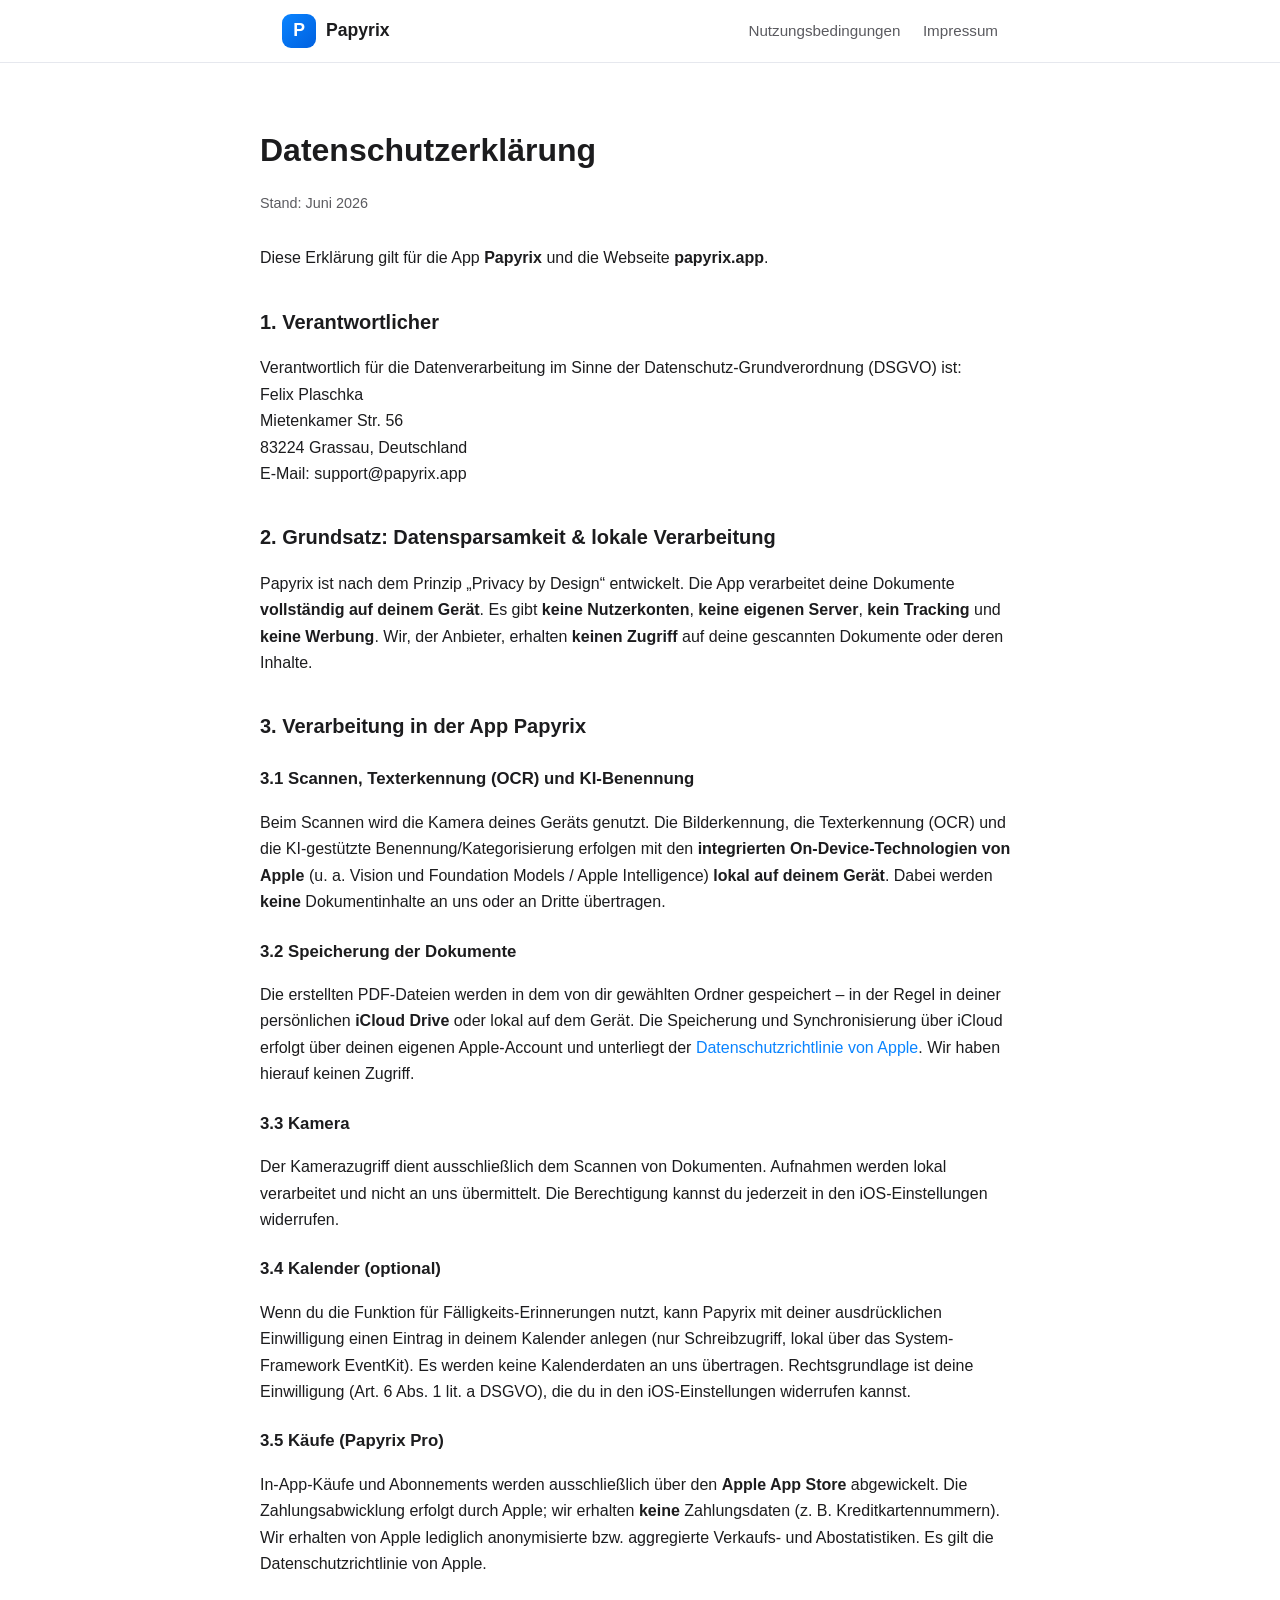
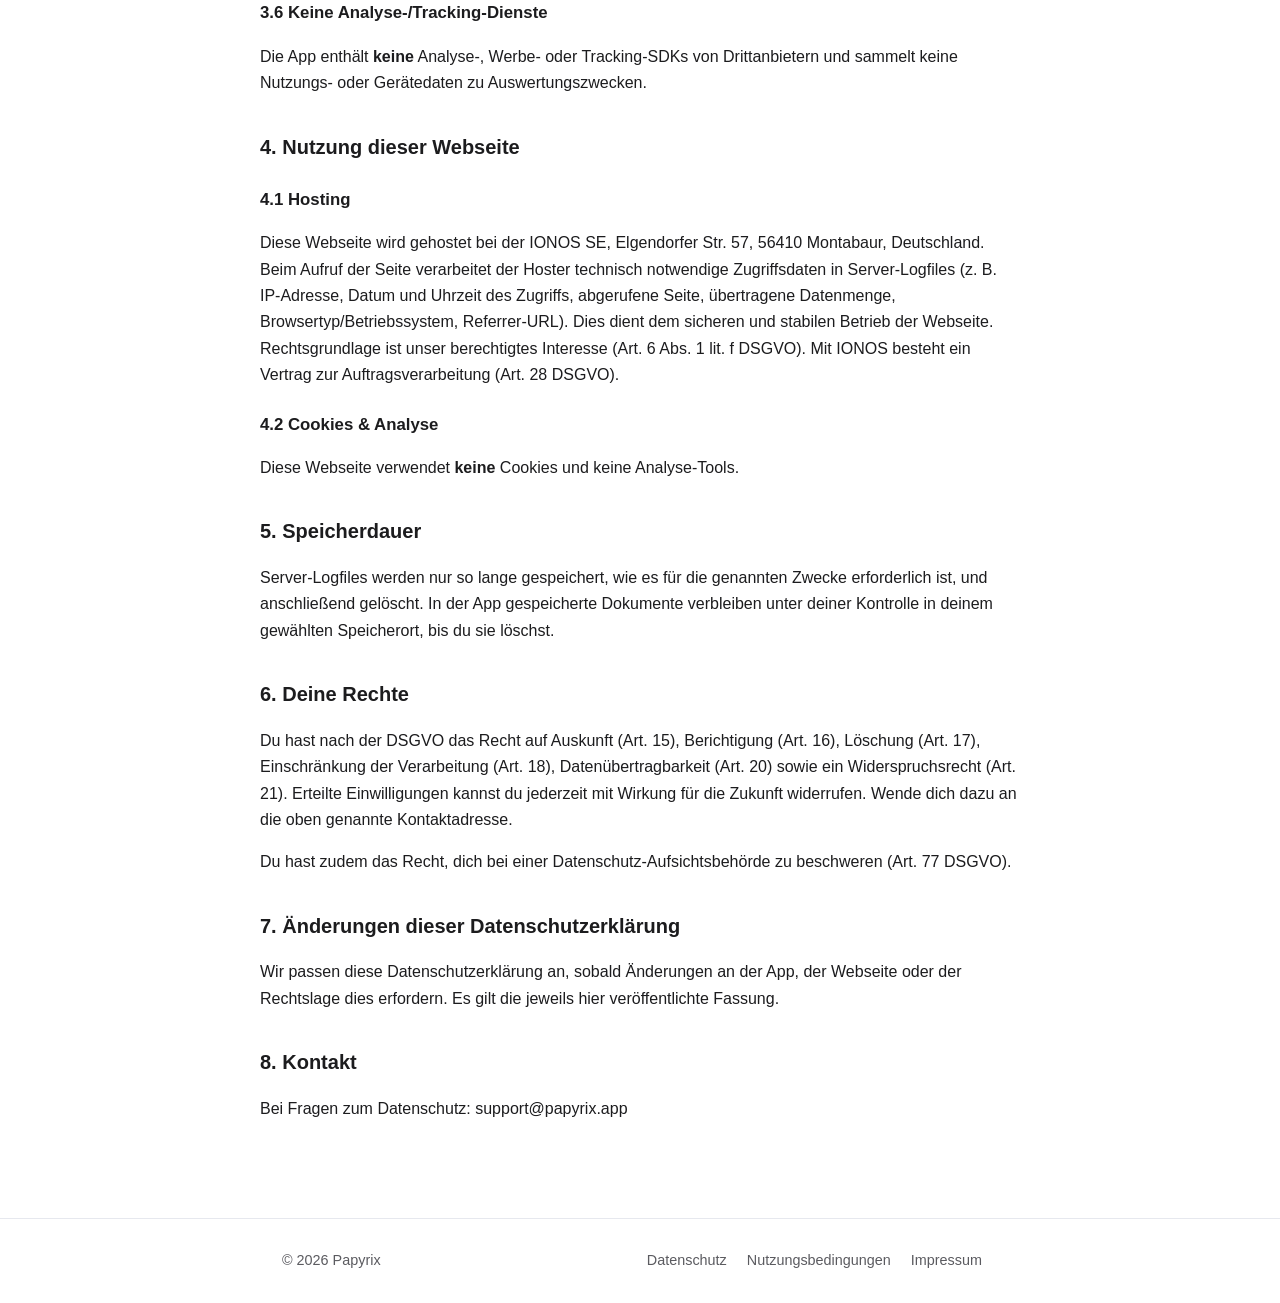
==== datenschutz.html @ af7458a2 "Papyrix Website (Landingpage + Recht)" ====
<!DOCTYPE html>
<html lang="de">
<head>
<meta charset="UTF-8">
<meta name="viewport" content="width=device-width, initial-scale=1">
<title>Datenschutzerklärung – Papyrix</title>
<link rel="stylesheet" href="styles.css">
</head>
<body>
<header class="site">
  <div class="wrap nav">
    <a class="brand" href="index.html"><span class="logo">P</span> Papyrix</a>
    <nav>
      <a class="link" href="nutzungsbedingungen.html">Nutzungsbedingungen</a>
      <a class="link" href="impressum.html">Impressum</a>
    </nav>
  </div>
</header>

<main class="wrap legal">
  <h1>Datenschutzerklärung</h1>
  <p class="updated">Stand: Juni 2026</p>

  <p>Diese Erklärung gilt für die App <strong>Papyrix</strong> und die Webseite <strong>papyrix.app</strong>.</p>

  <h2>1. Verantwortlicher</h2>
  <p>
    Verantwortlich für die Datenverarbeitung im Sinne der Datenschutz-Grundverordnung (DSGVO) ist:<br>
    Felix Plaschka<br>
    Mietenkamer Str. 56<br>
    83224 Grassau, Deutschland<br>
    E-Mail: support@papyrix.app
  </p>

  <h2>2. Grundsatz: Datensparsamkeit &amp; lokale Verarbeitung</h2>
  <p>Papyrix ist nach dem Prinzip „Privacy by Design“ entwickelt. Die App verarbeitet deine Dokumente <strong>vollständig auf deinem Gerät</strong>. Es gibt <strong>keine Nutzerkonten</strong>, <strong>keine eigenen Server</strong>, <strong>kein Tracking</strong> und <strong>keine Werbung</strong>. Wir, der Anbieter, erhalten <strong>keinen Zugriff</strong> auf deine gescannten Dokumente oder deren Inhalte.</p>

  <h2>3. Verarbeitung in der App Papyrix</h2>

  <h3>3.1 Scannen, Texterkennung (OCR) und KI-Benennung</h3>
  <p>Beim Scannen wird die Kamera deines Geräts genutzt. Die Bilderkennung, die Texterkennung (OCR) und die KI-gestützte Benennung/Kategorisierung erfolgen mit den <strong>integrierten On-Device-Technologien von Apple</strong> (u. a. Vision und Foundation Models / Apple Intelligence) <strong>lokal auf deinem Gerät</strong>. Dabei werden <strong>keine</strong> Dokument­inhalte an uns oder an Dritte übertragen.</p>

  <h3>3.2 Speicherung der Dokumente</h3>
  <p>Die erstellten PDF-Dateien werden in dem von dir gewählten Ordner gespeichert – in der Regel in deiner persönlichen <strong>iCloud Drive</strong> oder lokal auf dem Gerät. Die Speicherung und Synchronisierung über iCloud erfolgt über deinen eigenen Apple-Account und unterliegt der <a href="https://www.apple.com/legal/privacy/" target="_blank" rel="noopener">Datenschutzrichtlinie von Apple</a>. Wir haben hierauf keinen Zugriff.</p>

  <h3>3.3 Kamera</h3>
  <p>Der Kamerazugriff dient ausschließlich dem Scannen von Dokumenten. Aufnahmen werden lokal verarbeitet und nicht an uns übermittelt. Die Berechtigung kannst du jederzeit in den iOS-Einstellungen widerrufen.</p>

  <h3>3.4 Kalender (optional)</h3>
  <p>Wenn du die Funktion für Fälligkeits-Erinnerungen nutzt, kann Papyrix mit deiner ausdrücklichen Einwilligung einen Eintrag in deinem Kalender anlegen (nur Schreibzugriff, lokal über das System-Framework EventKit). Es werden keine Kalenderdaten an uns übertragen. Rechtsgrundlage ist deine Einwilligung (Art. 6 Abs. 1 lit. a DSGVO), die du in den iOS-Einstellungen widerrufen kannst.</p>

  <h3>3.5 Käufe (Papyrix Pro)</h3>
  <p>In-App-Käufe und Abonnements werden ausschließlich über den <strong>Apple App Store</strong> abgewickelt. Die Zahlungsabwicklung erfolgt durch Apple; wir erhalten <strong>keine</strong> Zahlungsdaten (z. B. Kreditkartennummern). Wir erhalten von Apple lediglich anonymisierte bzw. aggregierte Verkaufs- und Abostatistiken. Es gilt die Datenschutzrichtlinie von Apple.</p>

  <h3>3.6 Keine Analyse-/Tracking-Dienste</h3>
  <p>Die App enthält <strong>keine</strong> Analyse-, Werbe- oder Tracking-SDKs von Drittanbietern und sammelt keine Nutzungs- oder Gerätedaten zu Auswertungszwecken.</p>

  <h2>4. Nutzung dieser Webseite</h2>

  <h3>4.1 Hosting</h3>
  <p>Diese Webseite wird gehostet bei der IONOS SE, Elgendorfer Str. 57, 56410 Montabaur, Deutschland. Beim Aufruf der Seite verarbeitet der Hoster technisch notwendige Zugriffsdaten in Server-Logfiles (z. B. IP-Adresse, Datum und Uhrzeit des Zugriffs, abgerufene Seite, übertragene Datenmenge, Browsertyp/Betriebssystem, Referrer-URL). Dies dient dem sicheren und stabilen Betrieb der Webseite. Rechtsgrundlage ist unser berechtigtes Interesse (Art. 6 Abs. 1 lit. f DSGVO). Mit IONOS besteht ein Vertrag zur Auftragsverarbeitung (Art. 28 DSGVO).</p>

  <h3>4.2 Cookies &amp; Analyse</h3>
  <p>Diese Webseite verwendet <strong>keine</strong> Cookies und keine Analyse-Tools.</p>

  <h2>5. Speicherdauer</h2>
  <p>Server-Logfiles werden nur so lange gespeichert, wie es für die genannten Zwecke erforderlich ist, und anschließend gelöscht. In der App gespeicherte Dokumente verbleiben unter deiner Kontrolle in deinem gewählten Speicherort, bis du sie löschst.</p>

  <h2>6. Deine Rechte</h2>
  <p>Du hast nach der DSGVO das Recht auf Auskunft (Art. 15), Berichtigung (Art. 16), Löschung (Art. 17), Einschränkung der Verarbeitung (Art. 18), Datenübertragbarkeit (Art. 20) sowie ein Widerspruchsrecht (Art. 21). Erteilte Einwilligungen kannst du jederzeit mit Wirkung für die Zukunft widerrufen. Wende dich dazu an die oben genannte Kontaktadresse.</p>
  <p>Du hast zudem das Recht, dich bei einer Datenschutz-Aufsichtsbehörde zu beschweren (Art. 77 DSGVO).</p>

  <h2>7. Änderungen dieser Datenschutzerklärung</h2>
  <p>Wir passen diese Datenschutzerklärung an, sobald Änderungen an der App, der Webseite oder der Rechtslage dies erfordern. Es gilt die jeweils hier veröffentlichte Fassung.</p>

  <h2>8. Kontakt</h2>
  <p>Bei Fragen zum Datenschutz: support@papyrix.app</p>
</main>

<footer class="site">
  <div class="wrap row">
    <span>© <span id="year"></span> Papyrix</span>
    <span>
      <a href="datenschutz.html">Datenschutz</a>
      <a href="nutzungsbedingungen.html">Nutzungsbedingungen</a>
      <a href="impressum.html">Impressum</a>
    </span>
  </div>
</footer>
<script>document.getElementById('year').textContent = new Date().getFullYear();</script>
</body>
</html>
---- styles.css ----
:root {
  --accent: #0A84FF;
  --accent-dark: #0060df;
  --bg: #ffffff;
  --bg-soft: #f5f7fb;
  --text: #1c1c1e;
  --text-soft: #5b5b60;
  --card: #ffffff;
  --border: #e6e8ee;
  --radius: 18px;
  --maxw: 760px;
}

@media (prefers-color-scheme: dark) {
  :root {
    --bg: #0c0c0f;
    --bg-soft: #15151a;
    --text: #f2f2f7;
    --text-soft: #a1a1aa;
    --card: #17171c;
    --border: #2a2a31;
  }
}

* { box-sizing: border-box; }

html { scroll-behavior: smooth; }

body {
  margin: 0;
  font-family: -apple-system, BlinkMacSystemFont, "Segoe UI", Roboto, Helvetica, Arial, sans-serif;
  color: var(--text);
  background: var(--bg);
  line-height: 1.65;
  -webkit-font-smoothing: antialiased;
}

a { color: var(--accent); text-decoration: none; }
a:hover { text-decoration: underline; }

.wrap { max-width: var(--maxw); margin: 0 auto; padding: 0 22px; }

/* Header */
header.site {
  position: sticky; top: 0; z-index: 10;
  backdrop-filter: saturate(180%) blur(14px);
  background: color-mix(in srgb, var(--bg) 80%, transparent);
  border-bottom: 1px solid var(--border);
}
.nav { display: flex; align-items: center; justify-content: space-between; height: 62px; }
.brand { display: flex; align-items: center; gap: 10px; font-weight: 700; font-size: 1.1rem; color: var(--text); }
.logo {
  width: 34px; height: 34px; border-radius: 9px;
  background: linear-gradient(135deg, var(--accent), var(--accent-dark));
  display: grid; place-items: center; color: #fff; font-weight: 800;
}
.nav a.link { color: var(--text-soft); margin-left: 18px; font-size: .95rem; }

/* Hero */
.hero { text-align: center; padding: 86px 0 56px; }
.hero .logo-lg {
  width: 96px; height: 96px; border-radius: 24px; margin: 0 auto 26px;
  background: linear-gradient(135deg, var(--accent), var(--accent-dark));
  display: grid; place-items: center; color: #fff; font-weight: 800; font-size: 52px;
  box-shadow: 0 18px 40px rgba(10,132,255,.35);
}
.hero h1 { font-size: 2.6rem; margin: 0 0 12px; letter-spacing: -.02em; }
.hero .tag { color: var(--accent); font-weight: 600; letter-spacing: .04em; text-transform: uppercase; font-size: .85rem; }
.hero p.lead { color: var(--text-soft); font-size: 1.18rem; max-width: 560px; margin: 14px auto 30px; }

.btn {
  display: inline-block; background: var(--accent); color: #fff;
  padding: 13px 26px; border-radius: 999px; font-weight: 600;
}
.btn:hover { background: var(--accent-dark); text-decoration: none; }

/* Features */
.features { display: grid; grid-template-columns: 1fr 1fr; gap: 18px; padding: 30px 0 60px; }
@media (max-width: 620px){ .features { grid-template-columns: 1fr; } }
.card {
  background: var(--card); border: 1px solid var(--border); border-radius: var(--radius);
  padding: 22px;
}
.card .ic { font-size: 1.7rem; }
.card h3 { margin: 10px 0 6px; font-size: 1.1rem; }
.card p { margin: 0; color: var(--text-soft); font-size: .96rem; }

/* Legal pages */
.legal { padding: 40px 0 80px; }
.legal h1 { font-size: 2rem; margin-bottom: 4px; }
.legal .updated { color: var(--text-soft); font-size: .9rem; margin-bottom: 30px; }
.legal h2 { font-size: 1.25rem; margin-top: 34px; }
.legal h3 { font-size: 1.05rem; margin-top: 22px; }
.legal p, .legal li { color: var(--text); }
.legal ul { padding-left: 20px; }
.notice {
  background: var(--bg-soft); border: 1px solid var(--border);
  border-radius: 12px; padding: 14px 16px; font-size: .92rem; color: var(--text-soft);
}

/* Hero layout with mockup */
.hero-grid { display: grid; grid-template-columns: 1.1fr .9fr; gap: 40px; align-items: center; padding: 70px 0 50px; }
.hero-grid .copy { text-align: left; }
.hero-grid h1 { font-size: 2.7rem; margin: 10px 0 14px; letter-spacing: -.02em; }
.hero-grid p.lead { color: var(--text-soft); font-size: 1.15rem; margin: 0 0 26px; }
.cta-row { display: flex; flex-wrap: wrap; gap: 14px; align-items: center; }
@media (max-width: 760px){
  .hero-grid { grid-template-columns: 1fr; text-align: center; padding: 56px 0 30px; }
  .hero-grid .copy { text-align: center; }
  .cta-row { justify-content: center; }
}

/* App Store badge button */
.appstore {
  display: inline-flex; align-items: center; gap: 10px;
  background: #000; color: #fff; padding: 11px 18px; border-radius: 12px; font-weight: 600;
}
.appstore:hover { text-decoration: none; opacity: .9; }
.appstore svg { width: 22px; height: 22px; fill: #fff; }
.appstore small { display: block; font-size: .68rem; font-weight: 400; opacity: .85; line-height: 1; margin-bottom: 2px; }

/* Phone mockup */
.phone {
  width: 240px; height: 500px; margin: 0 auto; border-radius: 40px;
  background: linear-gradient(160deg, #1a2233, #0c0c0f);
  padding: 12px; box-shadow: 0 30px 70px rgba(0,0,0,.30);
  position: relative; border: 1px solid rgba(255,255,255,.08);
}
.phone .notch { position: absolute; top: 16px; left: 50%; transform: translateX(-50%); width: 92px; height: 22px; background: #000; border-radius: 12px; }
.phone .screen {
  width: 100%; height: 100%; border-radius: 30px; overflow: hidden;
  background: linear-gradient(180deg, #d8e8ff 0%, #f3f5fa 45%, #fef0f4 100%);
  display: flex; flex-direction: column; align-items: center; padding: 46px 16px 16px;
}
.phone .p-logo { width: 56px; height: 56px; border-radius: 15px; background: linear-gradient(135deg, var(--accent), var(--accent-dark)); display: grid; place-items: center; color: #fff; font-weight: 800; font-size: 30px; box-shadow: 0 10px 24px rgba(10,132,255,.4); }
.phone h4 { margin: 12px 0 2px; color: #1c1c1e; font-size: 1.1rem; }
.phone .sub { color: #6b6b70; font-size: .72rem; margin-bottom: 16px; }
.phone .doc { width: 100%; background: rgba(255,255,255,.75); border: 1px solid rgba(0,0,0,.05); border-radius: 12px; padding: 9px 11px; margin-bottom: 8px; display: flex; align-items: center; gap: 9px; }
.phone .doc .di { width: 26px; height: 26px; border-radius: 7px; background: rgba(10,132,255,.15); display: grid; place-items: center; font-size: .8rem; }
.phone .doc .dt { font-size: .7rem; color: #1c1c1e; }
.phone .doc .dt span { display: block; color: #8a8a8f; font-size: .6rem; }
.phone .scan-btn { margin-top: auto; width: 100%; background: var(--accent); color: #fff; text-align: center; padding: 10px; border-radius: 14px; font-size: .8rem; font-weight: 600; }

/* Section helpers */
.section { padding: 56px 0; }
.section.alt { background: var(--bg-soft); }
.section h2 { font-size: 1.8rem; text-align: center; margin: 0 0 8px; letter-spacing: -.01em; }
.section .sub { text-align: center; color: var(--text-soft); max-width: 520px; margin: 0 auto 36px; }

/* Steps */
.steps { display: grid; grid-template-columns: repeat(4, 1fr); gap: 18px; }
@media (max-width: 720px){ .steps { grid-template-columns: 1fr 1fr; } }
.step { text-align: center; }
.step .num { width: 40px; height: 40px; margin: 0 auto 12px; border-radius: 50%; background: color-mix(in srgb, var(--accent) 16%, transparent); color: var(--accent); display: grid; place-items: center; font-weight: 700; }
.step h3 { font-size: 1.02rem; margin: 0 0 5px; }
.step p { font-size: .9rem; color: var(--text-soft); margin: 0; }

/* Privacy band */
.privacy-band { text-align: center; }
.privacy-band .lock { font-size: 2.4rem; }
.privacy-band h2 { margin-top: 10px; }

/* Pricing */
.plans { display: grid; grid-template-columns: repeat(3, 1fr); gap: 18px; max-width: 760px; margin: 0 auto; }
@media (max-width: 720px){ .plans { grid-template-columns: 1fr; } }
.plan { background: var(--card); border: 1px solid var(--border); border-radius: var(--radius); padding: 24px; text-align: center; position: relative; }
.plan.featured { border-color: var(--accent); box-shadow: 0 12px 30px rgba(10,132,255,.15); }
.plan .badge { position: absolute; top: -11px; left: 50%; transform: translateX(-50%); background: var(--accent); color: #fff; font-size: .72rem; font-weight: 700; padding: 4px 12px; border-radius: 999px; }
.plan h3 { margin: 0 0 6px; }
.plan .price { font-size: 1.9rem; font-weight: 800; letter-spacing: -.02em; }
.plan .price small { font-size: .85rem; font-weight: 500; color: var(--text-soft); }
.plan p { color: var(--text-soft); font-size: .9rem; margin: 8px 0 0; }
.pricing-note { text-align: center; color: var(--text-soft); font-size: .85rem; margin-top: 22px; }

/* FAQ */
.faq { max-width: 640px; margin: 0 auto; }
.faq details { border: 1px solid var(--border); border-radius: 12px; padding: 4px 16px; margin-bottom: 12px; background: var(--card); }
.faq summary { cursor: pointer; font-weight: 600; padding: 12px 0; list-style: none; }
.faq summary::-webkit-details-marker { display: none; }
.faq summary::after { content: "+"; float: right; color: var(--accent); font-weight: 700; }
.faq details[open] summary::after { content: "–"; }
.faq p { color: var(--text-soft); margin: 0 0 14px; }

/* CTA band */
.cta-band { text-align: center; background: linear-gradient(135deg, var(--accent), var(--accent-dark)); color: #fff; border-radius: 24px; padding: 46px 24px; margin: 56px 0; }
.cta-band h2 { color: #fff; margin: 0 0 8px; }
.cta-band p { opacity: .92; margin: 0 0 22px; }
.cta-band .appstore { background: #fff; color: #000; }
.cta-band .appstore svg { fill: #000; }

/* Footer */
footer.site { border-top: 1px solid var(--border); padding: 30px 0; color: var(--text-soft); font-size: .9rem; }
footer.site .row { display: flex; flex-wrap: wrap; gap: 16px; justify-content: space-between; align-items: center; }
footer.site a { color: var(--text-soft); margin-right: 16px; }
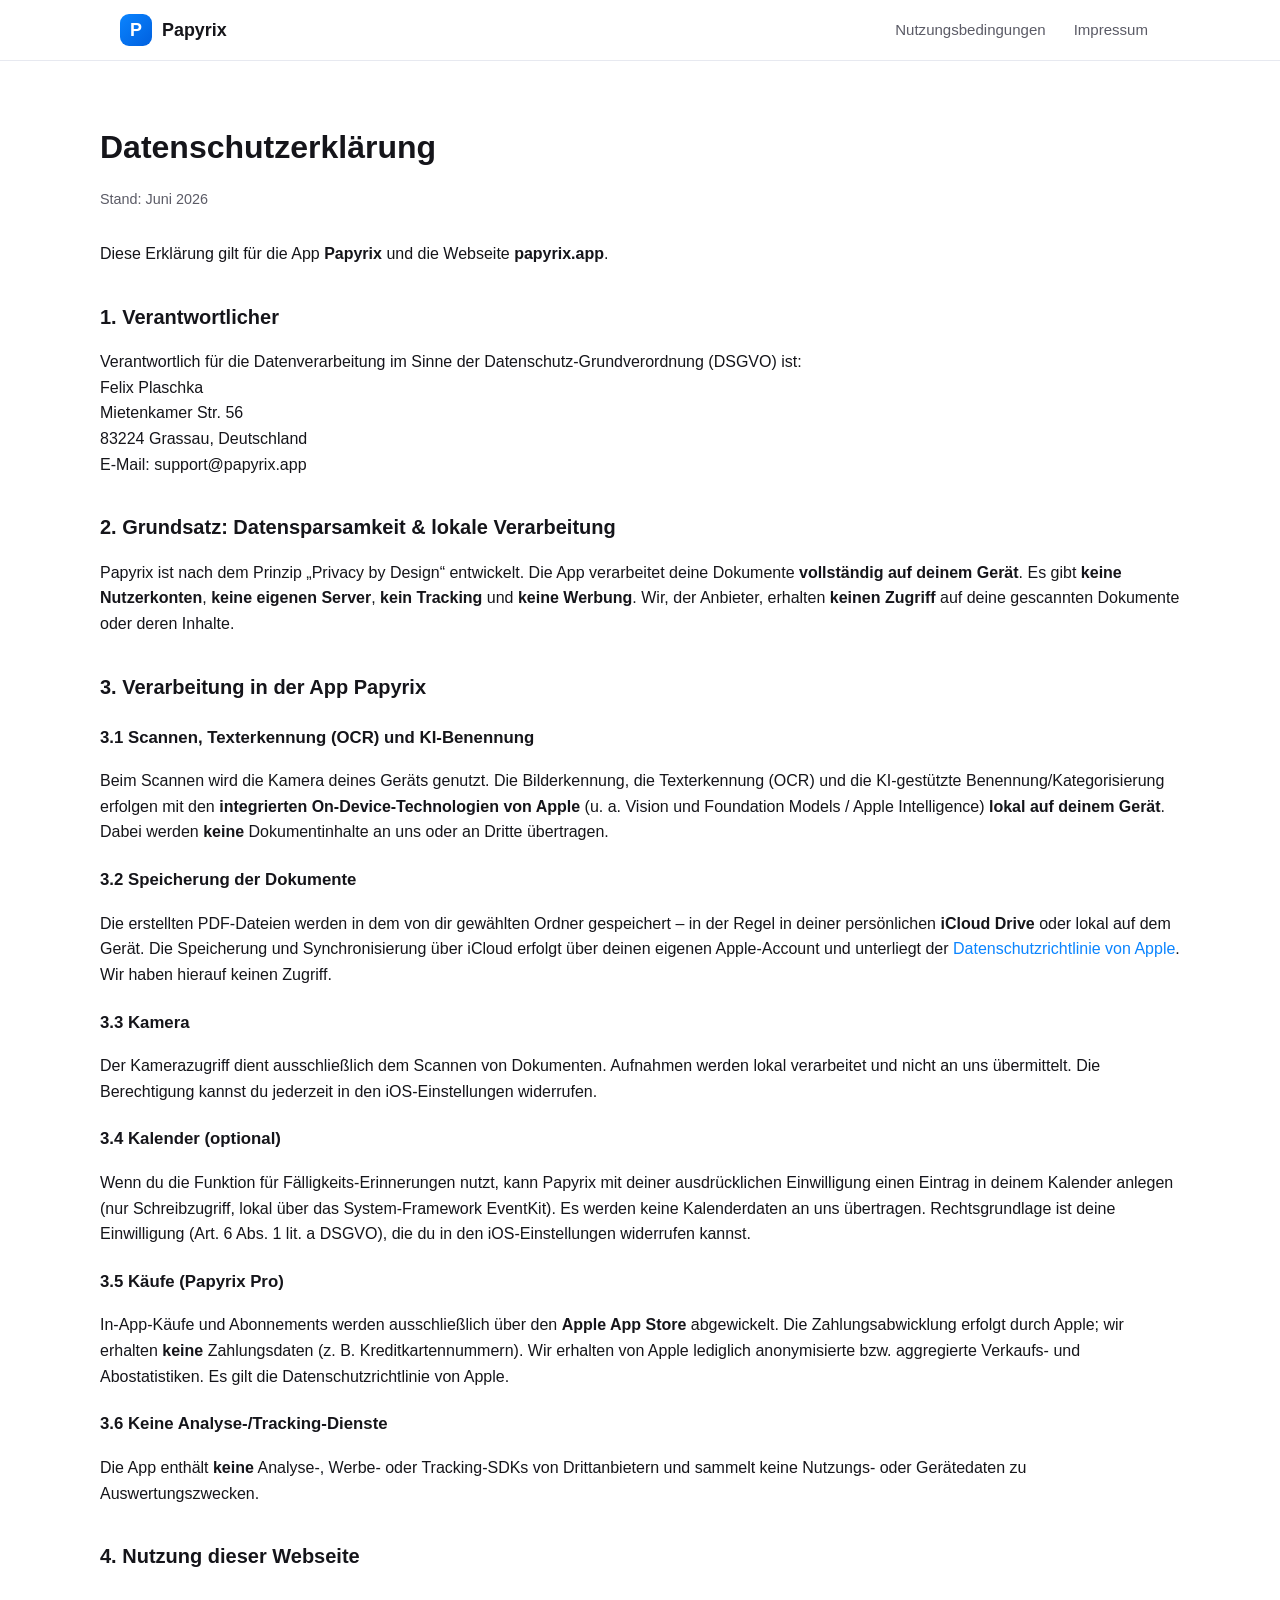
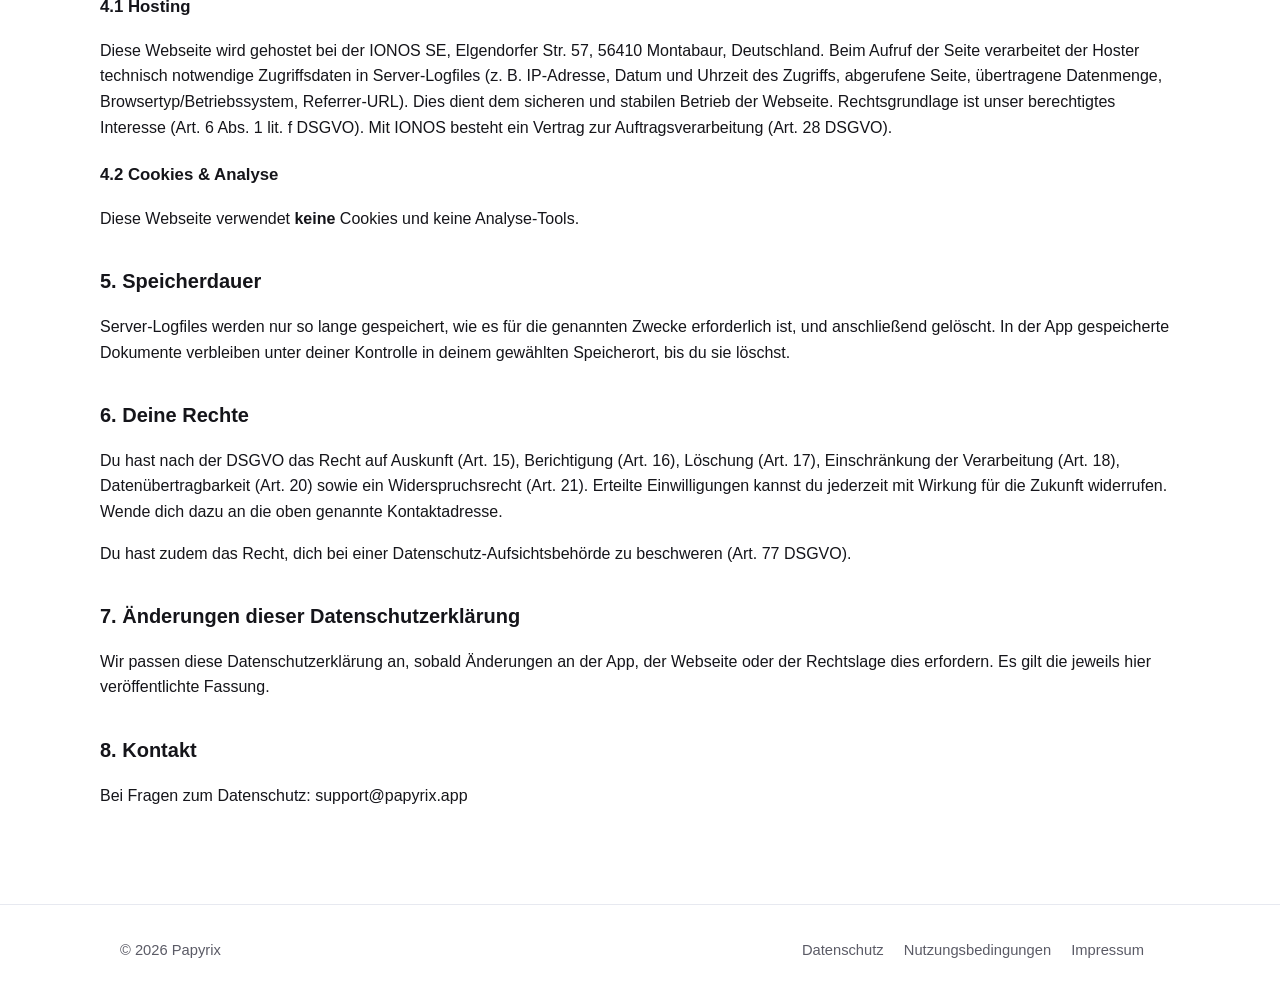
==== commit 26476417: "Favicon + Apple-Touch-Icon hinzugefügt" ====
--- a/datenschutz.html
+++ b/datenschutz.html
@@ -4,6 +4,9 @@
 <meta charset="UTF-8">
 <meta name="viewport" content="width=device-width, initial-scale=1">
 <title>Datenschutzerklärung – Papyrix</title>
+<link rel="icon" href="favicon.svg" type="image/svg+xml">
+<link rel="icon" href="favicon.ico" sizes="32x32">
+<link rel="apple-touch-icon" href="apple-touch-icon.png">
 <link rel="stylesheet" href="styles.css">
 </head>
 <body>
--- a/styles.css
+++ b/styles.css
@@ -2,88 +2,200 @@
   --accent: #0A84FF;
   --accent-dark: #0060df;
   --bg: #ffffff;
-  --bg-soft: #f5f7fb;
-  --text: #1c1c1e;
-  --text-soft: #5b5b60;
+  --bg-soft: #f4f7fc;
+  --text: #15151a;
+  --text-soft: #5b5b66;
   --card: #ffffff;
-  --border: #e6e8ee;
-  --radius: 18px;
-  --maxw: 760px;
+  --border: #e7e9f0;
+  --radius: 22px;
+  --maxw: 1080px;
+  --shadow: 0 20px 50px rgba(20,30,60,.10);
 }
 
 @media (prefers-color-scheme: dark) {
   :root {
-    --bg: #0c0c0f;
-    --bg-soft: #15151a;
-    --text: #f2f2f7;
-    --text-soft: #a1a1aa;
-    --card: #17171c;
-    --border: #2a2a31;
+    --bg: #0b0b0f;
+    --bg-soft: #131319;
+    --text: #f3f3f8;
+    --text-soft: #a2a2ad;
+    --card: #16161d;
+    --border: #272730;
+    --shadow: 0 20px 50px rgba(0,0,0,.45);
   }
 }
 
 * { box-sizing: border-box; }
-
-html { scroll-behavior: smooth; }
-
+html { scroll-behavior: smooth; -webkit-text-size-adjust: 100%; }
 body {
   margin: 0;
   font-family: -apple-system, BlinkMacSystemFont, "Segoe UI", Roboto, Helvetica, Arial, sans-serif;
   color: var(--text);
   background: var(--bg);
-  line-height: 1.65;
+  line-height: 1.6;
   -webkit-font-smoothing: antialiased;
-}
-
+  overflow-x: hidden;
+}
 a { color: var(--accent); text-decoration: none; }
 a:hover { text-decoration: underline; }
-
-.wrap { max-width: var(--maxw); margin: 0 auto; padding: 0 22px; }
+img { max-width: 100%; display: block; height: auto; }
+.wrap { max-width: var(--maxw); margin: 0 auto; padding: 0 20px; }
 
 /* Header */
 header.site {
-  position: sticky; top: 0; z-index: 10;
-  backdrop-filter: saturate(180%) blur(14px);
-  background: color-mix(in srgb, var(--bg) 80%, transparent);
+  position: sticky; top: 0; z-index: 20;
+  backdrop-filter: saturate(180%) blur(16px);
+  -webkit-backdrop-filter: saturate(180%) blur(16px);
+  background: color-mix(in srgb, var(--bg) 78%, transparent);
   border-bottom: 1px solid var(--border);
 }
-.nav { display: flex; align-items: center; justify-content: space-between; height: 62px; }
-.brand { display: flex; align-items: center; gap: 10px; font-weight: 700; font-size: 1.1rem; color: var(--text); }
+.nav { display: flex; align-items: center; justify-content: space-between; height: 60px; }
+.brand { display: flex; align-items: center; gap: 10px; font-weight: 800; font-size: 1.12rem; color: var(--text); }
 .logo {
-  width: 34px; height: 34px; border-radius: 9px;
+  width: 32px; height: 32px; border-radius: 9px;
   background: linear-gradient(135deg, var(--accent), var(--accent-dark));
   display: grid; place-items: center; color: #fff; font-weight: 800;
 }
-.nav a.link { color: var(--text-soft); margin-left: 18px; font-size: .95rem; }
-
-/* Hero */
-.hero { text-align: center; padding: 86px 0 56px; }
-.hero .logo-lg {
-  width: 96px; height: 96px; border-radius: 24px; margin: 0 auto 26px;
-  background: linear-gradient(135deg, var(--accent), var(--accent-dark));
-  display: grid; place-items: center; color: #fff; font-weight: 800; font-size: 52px;
-  box-shadow: 0 18px 40px rgba(10,132,255,.35);
-}
-.hero h1 { font-size: 2.6rem; margin: 0 0 12px; letter-spacing: -.02em; }
-.hero .tag { color: var(--accent); font-weight: 600; letter-spacing: .04em; text-transform: uppercase; font-size: .85rem; }
-.hero p.lead { color: var(--text-soft); font-size: 1.18rem; max-width: 560px; margin: 14px auto 30px; }
-
+.nav nav { display: flex; align-items: center; gap: 4px; }
+.nav a.link { color: var(--text-soft); padding: 8px 12px; border-radius: 8px; font-size: .94rem; }
+.nav a.link:hover { color: var(--text); text-decoration: none; background: var(--bg-soft); }
+.nav .link.cta { background: var(--accent); color: #fff; font-weight: 600; }
+.nav .link.cta:hover { background: var(--accent-dark); color: #fff; }
+@media (max-width: 560px){ .nav .link:not(.cta){ display: none; } }
+
+/* Buttons */
 .btn {
-  display: inline-block; background: var(--accent); color: #fff;
-  padding: 13px 26px; border-radius: 999px; font-weight: 600;
+  display: inline-flex; align-items: center; gap: 8px;
+  background: var(--accent); color: #fff;
+  padding: 14px 26px; border-radius: 999px; font-weight: 600; font-size: 1rem;
 }
 .btn:hover { background: var(--accent-dark); text-decoration: none; }
-
-/* Features */
-.features { display: grid; grid-template-columns: 1fr 1fr; gap: 18px; padding: 30px 0 60px; }
-@media (max-width: 620px){ .features { grid-template-columns: 1fr; } }
-.card {
-  background: var(--card); border: 1px solid var(--border); border-radius: var(--radius);
-  padding: 22px;
-}
+.btn.ghost { background: transparent; color: var(--text); border: 1px solid var(--border); }
+.btn.ghost:hover { background: var(--bg-soft); }
+
+.appstore {
+  display: inline-flex; align-items: center; gap: 10px;
+  background: #000; color: #fff; padding: 12px 20px; border-radius: 13px; font-weight: 600;
+}
+.appstore:hover { text-decoration: none; opacity: .9; }
+.appstore svg { width: 22px; height: 22px; fill: #fff; }
+.appstore small { display: block; font-size: .66rem; font-weight: 400; opacity: .85; line-height: 1; margin-bottom: 2px; }
+
+/* Aurora hero background */
+.hero {
+  position: relative; overflow: hidden;
+  padding: 72px 0 40px;
+}
+.hero::before, .hero::after {
+  content: ""; position: absolute; border-radius: 50%; filter: blur(90px); opacity: .5; z-index: 0;
+}
+.hero::before { width: 520px; height: 520px; background: var(--accent); top: -160px; left: -120px; }
+.hero::after { width: 460px; height: 460px; background: #c9a8ff; bottom: -180px; right: -120px; opacity: .35; }
+.hero .wrap { position: relative; z-index: 1; }
+.hero-grid { display: grid; grid-template-columns: 1.05fr .95fr; gap: 48px; align-items: center; }
+@media (max-width: 880px){ .hero-grid { grid-template-columns: 1fr; gap: 30px; text-align: center; } }
+
+.eyebrow {
+  display: inline-block; color: var(--accent); font-weight: 700;
+  letter-spacing: .05em; text-transform: uppercase; font-size: .8rem;
+  background: color-mix(in srgb, var(--accent) 12%, transparent);
+  padding: 6px 12px; border-radius: 999px; margin-bottom: 16px;
+}
+.hero h1 { font-size: clamp(2.1rem, 6vw, 3.3rem); line-height: 1.08; letter-spacing: -.02em; margin: 0 0 16px; }
+.hero h1 .grad { background: linear-gradient(120deg, var(--accent), #9a5cff); -webkit-background-clip: text; background-clip: text; color: transparent; }
+.hero p.lead { color: var(--text-soft); font-size: clamp(1.05rem, 2.4vw, 1.22rem); margin: 0 0 26px; }
+.cta-row { display: flex; flex-wrap: wrap; gap: 14px; align-items: center; }
+@media (max-width: 880px){ .cta-row { justify-content: center; } }
+.trust { margin-top: 18px; color: var(--text-soft); font-size: .9rem; display: flex; gap: 16px; flex-wrap: wrap; }
+@media (max-width: 880px){ .trust { justify-content: center; } }
+.trust span { display: inline-flex; align-items: center; gap: 6px; }
+
+/* Device frame for screenshots */
+.device {
+  width: 270px; max-width: 78vw; margin: 0 auto;
+  border-radius: 42px; padding: 11px;
+  background: linear-gradient(160deg, #2a2a33, #0c0c10);
+  box-shadow: var(--shadow); border: 1px solid rgba(255,255,255,.08);
+  position: relative;
+}
+.device::before {
+  content: ""; position: absolute; top: 15px; left: 50%; transform: translateX(-50%);
+  width: 90px; height: 20px; background: #000; border-radius: 12px; z-index: 2;
+}
+.device img { border-radius: 32px; }
+.device.tilt { transform: rotate(2.5deg); }
+
+/* Generic section */
+.section { padding: 64px 0; }
+.section.soft { background: var(--bg-soft); }
+.section-head { text-align: center; max-width: 640px; margin: 0 auto 44px; }
+.section-head h2 { font-size: clamp(1.7rem, 4.5vw, 2.3rem); letter-spacing: -.015em; margin: 0 0 12px; }
+.section-head p { color: var(--text-soft); font-size: 1.08rem; margin: 0; }
+
+/* Problem cards */
+.problem-cards { display: grid; grid-template-columns: repeat(3,1fr); gap: 16px; }
+@media (max-width: 760px){ .problem-cards { grid-template-columns: 1fr; } }
+.pcard { background: var(--card); border: 1px solid var(--border); border-radius: var(--radius); padding: 24px; }
+.pcard .emoji { font-size: 1.9rem; }
+.pcard h3 { margin: 12px 0 6px; font-size: 1.12rem; }
+.pcard p { margin: 0; color: var(--text-soft); font-size: .96rem; }
+
+/* Alternating feature rows with screenshots */
+.feature-row { display: grid; grid-template-columns: 1fr 1fr; gap: 48px; align-items: center; padding: 40px 0; }
+.feature-row:nth-child(even) .copy { order: 2; }
+@media (max-width: 820px){ .feature-row { grid-template-columns: 1fr; gap: 24px; text-align: center; } .feature-row:nth-child(even) .copy { order: 0; } }
+.feature-row .step-no { color: var(--accent); font-weight: 800; font-size: .9rem; letter-spacing: .05em; text-transform: uppercase; }
+.feature-row h3 { font-size: clamp(1.4rem, 3.5vw, 1.8rem); margin: 8px 0 12px; letter-spacing: -.01em; }
+.feature-row p { color: var(--text-soft); font-size: 1.05rem; margin: 0; }
+
+/* Features grid */
+.features { display: grid; grid-template-columns: repeat(3, 1fr); gap: 18px; }
+@media (max-width: 820px){ .features { grid-template-columns: 1fr 1fr; } }
+@media (max-width: 520px){ .features { grid-template-columns: 1fr; } }
+.card { background: var(--card); border: 1px solid var(--border); border-radius: var(--radius); padding: 22px; }
 .card .ic { font-size: 1.7rem; }
-.card h3 { margin: 10px 0 6px; font-size: 1.1rem; }
-.card p { margin: 0; color: var(--text-soft); font-size: .96rem; }
+.card h3 { margin: 10px 0 6px; font-size: 1.08rem; }
+.card p { margin: 0; color: var(--text-soft); font-size: .95rem; }
+
+/* Demo video */
+.demo-video { max-width: 320px; margin: 0 auto; border-radius: 40px; overflow: hidden; box-shadow: var(--shadow); border: 1px solid var(--border); }
+.demo-video video { display: block; width: 100%; height: auto; }
+
+/* Privacy band */
+.privacy-band { text-align: center; }
+.privacy-band .lock { font-size: 2.6rem; }
+
+/* Pricing */
+.plans { display: grid; grid-template-columns: repeat(3, 1fr); gap: 18px; max-width: 820px; margin: 0 auto; }
+@media (max-width: 760px){ .plans { grid-template-columns: 1fr; } }
+.plan { background: var(--card); border: 1px solid var(--border); border-radius: var(--radius); padding: 26px; text-align: center; position: relative; }
+.plan.featured { border-color: var(--accent); box-shadow: 0 14px 36px rgba(10,132,255,.18); }
+.plan .badge { position: absolute; top: -12px; left: 50%; transform: translateX(-50%); background: var(--accent); color: #fff; font-size: .72rem; font-weight: 700; padding: 5px 13px; border-radius: 999px; }
+.plan h3 { margin: 0 0 8px; }
+.plan .price { font-size: 2rem; font-weight: 800; letter-spacing: -.02em; }
+.plan .price small { font-size: .82rem; font-weight: 500; color: var(--text-soft); }
+.plan p { color: var(--text-soft); font-size: .92rem; margin: 10px 0 0; }
+.pricing-note { text-align: center; color: var(--text-soft); font-size: .85rem; margin-top: 22px; }
+
+/* FAQ */
+.faq { max-width: 680px; margin: 0 auto; }
+.faq details { border: 1px solid var(--border); border-radius: 14px; padding: 2px 18px; margin-bottom: 12px; background: var(--card); }
+.faq summary { cursor: pointer; font-weight: 600; padding: 15px 0; list-style: none; display: flex; justify-content: space-between; align-items: center; gap: 12px; }
+.faq summary::-webkit-details-marker { display: none; }
+.faq summary::after { content: "+"; color: var(--accent); font-weight: 700; font-size: 1.3rem; }
+.faq details[open] summary::after { content: "–"; }
+.faq p { color: var(--text-soft); margin: 0 0 16px; }
+
+/* CTA band */
+.cta-band { text-align: center; background: linear-gradient(135deg, var(--accent), var(--accent-dark)); color: #fff; border-radius: 28px; padding: 56px 24px; margin: 64px 0; }
+.cta-band h2 { color: #fff; font-size: clamp(1.6rem,4.5vw,2.2rem); margin: 0 0 10px; }
+.cta-band p { opacity: .92; margin: 0 0 24px; font-size: 1.08rem; }
+.cta-band .appstore { background: #fff; color: #000; }
+.cta-band .appstore svg { fill: #000; }
+
+/* Footer */
+footer.site { border-top: 1px solid var(--border); padding: 34px 0; color: var(--text-soft); font-size: .92rem; }
+footer.site .row { display: flex; flex-wrap: wrap; gap: 14px; justify-content: space-between; align-items: center; }
+footer.site a { color: var(--text-soft); margin-right: 16px; }
 
 /* Legal pages */
 .legal { padding: 40px 0 80px; }
@@ -91,104 +203,10 @@
 .legal .updated { color: var(--text-soft); font-size: .9rem; margin-bottom: 30px; }
 .legal h2 { font-size: 1.25rem; margin-top: 34px; }
 .legal h3 { font-size: 1.05rem; margin-top: 22px; }
-.legal p, .legal li { color: var(--text); }
 .legal ul { padding-left: 20px; }
-.notice {
-  background: var(--bg-soft); border: 1px solid var(--border);
-  border-radius: 12px; padding: 14px 16px; font-size: .92rem; color: var(--text-soft);
-}
-
-/* Hero layout with mockup */
-.hero-grid { display: grid; grid-template-columns: 1.1fr .9fr; gap: 40px; align-items: center; padding: 70px 0 50px; }
-.hero-grid .copy { text-align: left; }
-.hero-grid h1 { font-size: 2.7rem; margin: 10px 0 14px; letter-spacing: -.02em; }
-.hero-grid p.lead { color: var(--text-soft); font-size: 1.15rem; margin: 0 0 26px; }
-.cta-row { display: flex; flex-wrap: wrap; gap: 14px; align-items: center; }
-@media (max-width: 760px){
-  .hero-grid { grid-template-columns: 1fr; text-align: center; padding: 56px 0 30px; }
-  .hero-grid .copy { text-align: center; }
-  .cta-row { justify-content: center; }
-}
-
-/* App Store badge button */
-.appstore {
-  display: inline-flex; align-items: center; gap: 10px;
-  background: #000; color: #fff; padding: 11px 18px; border-radius: 12px; font-weight: 600;
-}
-.appstore:hover { text-decoration: none; opacity: .9; }
-.appstore svg { width: 22px; height: 22px; fill: #fff; }
-.appstore small { display: block; font-size: .68rem; font-weight: 400; opacity: .85; line-height: 1; margin-bottom: 2px; }
-
-/* Phone mockup */
-.phone {
-  width: 240px; height: 500px; margin: 0 auto; border-radius: 40px;
-  background: linear-gradient(160deg, #1a2233, #0c0c0f);
-  padding: 12px; box-shadow: 0 30px 70px rgba(0,0,0,.30);
-  position: relative; border: 1px solid rgba(255,255,255,.08);
-}
-.phone .notch { position: absolute; top: 16px; left: 50%; transform: translateX(-50%); width: 92px; height: 22px; background: #000; border-radius: 12px; }
-.phone .screen {
-  width: 100%; height: 100%; border-radius: 30px; overflow: hidden;
-  background: linear-gradient(180deg, #d8e8ff 0%, #f3f5fa 45%, #fef0f4 100%);
-  display: flex; flex-direction: column; align-items: center; padding: 46px 16px 16px;
-}
-.phone .p-logo { width: 56px; height: 56px; border-radius: 15px; background: linear-gradient(135deg, var(--accent), var(--accent-dark)); display: grid; place-items: center; color: #fff; font-weight: 800; font-size: 30px; box-shadow: 0 10px 24px rgba(10,132,255,.4); }
-.phone h4 { margin: 12px 0 2px; color: #1c1c1e; font-size: 1.1rem; }
-.phone .sub { color: #6b6b70; font-size: .72rem; margin-bottom: 16px; }
-.phone .doc { width: 100%; background: rgba(255,255,255,.75); border: 1px solid rgba(0,0,0,.05); border-radius: 12px; padding: 9px 11px; margin-bottom: 8px; display: flex; align-items: center; gap: 9px; }
-.phone .doc .di { width: 26px; height: 26px; border-radius: 7px; background: rgba(10,132,255,.15); display: grid; place-items: center; font-size: .8rem; }
-.phone .doc .dt { font-size: .7rem; color: #1c1c1e; }
-.phone .doc .dt span { display: block; color: #8a8a8f; font-size: .6rem; }
-.phone .scan-btn { margin-top: auto; width: 100%; background: var(--accent); color: #fff; text-align: center; padding: 10px; border-radius: 14px; font-size: .8rem; font-weight: 600; }
-
-/* Section helpers */
-.section { padding: 56px 0; }
-.section.alt { background: var(--bg-soft); }
-.section h2 { font-size: 1.8rem; text-align: center; margin: 0 0 8px; letter-spacing: -.01em; }
-.section .sub { text-align: center; color: var(--text-soft); max-width: 520px; margin: 0 auto 36px; }
-
-/* Steps */
-.steps { display: grid; grid-template-columns: repeat(4, 1fr); gap: 18px; }
-@media (max-width: 720px){ .steps { grid-template-columns: 1fr 1fr; } }
-.step { text-align: center; }
-.step .num { width: 40px; height: 40px; margin: 0 auto 12px; border-radius: 50%; background: color-mix(in srgb, var(--accent) 16%, transparent); color: var(--accent); display: grid; place-items: center; font-weight: 700; }
-.step h3 { font-size: 1.02rem; margin: 0 0 5px; }
-.step p { font-size: .9rem; color: var(--text-soft); margin: 0; }
-
-/* Privacy band */
-.privacy-band { text-align: center; }
-.privacy-band .lock { font-size: 2.4rem; }
-.privacy-band h2 { margin-top: 10px; }
-
-/* Pricing */
-.plans { display: grid; grid-template-columns: repeat(3, 1fr); gap: 18px; max-width: 760px; margin: 0 auto; }
-@media (max-width: 720px){ .plans { grid-template-columns: 1fr; } }
-.plan { background: var(--card); border: 1px solid var(--border); border-radius: var(--radius); padding: 24px; text-align: center; position: relative; }
-.plan.featured { border-color: var(--accent); box-shadow: 0 12px 30px rgba(10,132,255,.15); }
-.plan .badge { position: absolute; top: -11px; left: 50%; transform: translateX(-50%); background: var(--accent); color: #fff; font-size: .72rem; font-weight: 700; padding: 4px 12px; border-radius: 999px; }
-.plan h3 { margin: 0 0 6px; }
-.plan .price { font-size: 1.9rem; font-weight: 800; letter-spacing: -.02em; }
-.plan .price small { font-size: .85rem; font-weight: 500; color: var(--text-soft); }
-.plan p { color: var(--text-soft); font-size: .9rem; margin: 8px 0 0; }
-.pricing-note { text-align: center; color: var(--text-soft); font-size: .85rem; margin-top: 22px; }
-
-/* FAQ */
-.faq { max-width: 640px; margin: 0 auto; }
-.faq details { border: 1px solid var(--border); border-radius: 12px; padding: 4px 16px; margin-bottom: 12px; background: var(--card); }
-.faq summary { cursor: pointer; font-weight: 600; padding: 12px 0; list-style: none; }
-.faq summary::-webkit-details-marker { display: none; }
-.faq summary::after { content: "+"; float: right; color: var(--accent); font-weight: 700; }
-.faq details[open] summary::after { content: "–"; }
-.faq p { color: var(--text-soft); margin: 0 0 14px; }
-
-/* CTA band */
-.cta-band { text-align: center; background: linear-gradient(135deg, var(--accent), var(--accent-dark)); color: #fff; border-radius: 24px; padding: 46px 24px; margin: 56px 0; }
-.cta-band h2 { color: #fff; margin: 0 0 8px; }
-.cta-band p { opacity: .92; margin: 0 0 22px; }
-.cta-band .appstore { background: #fff; color: #000; }
-.cta-band .appstore svg { fill: #000; }
-
-/* Footer */
-footer.site { border-top: 1px solid var(--border); padding: 30px 0; color: var(--text-soft); font-size: .9rem; }
-footer.site .row { display: flex; flex-wrap: wrap; gap: 16px; justify-content: space-between; align-items: center; }
-footer.site a { color: var(--text-soft); margin-right: 16px; }
+.notice { background: var(--bg-soft); border: 1px solid var(--border); border-radius: 12px; padding: 14px 16px; font-size: .92rem; color: var(--text-soft); }
+
+/* Reveal on scroll */
+.reveal { opacity: 0; transform: translateY(18px); transition: opacity .6s ease, transform .6s ease; }
+.reveal.in { opacity: 1; transform: none; }
+@media (prefers-reduced-motion: reduce){ .reveal { opacity: 1; transform: none; transition: none; } }
